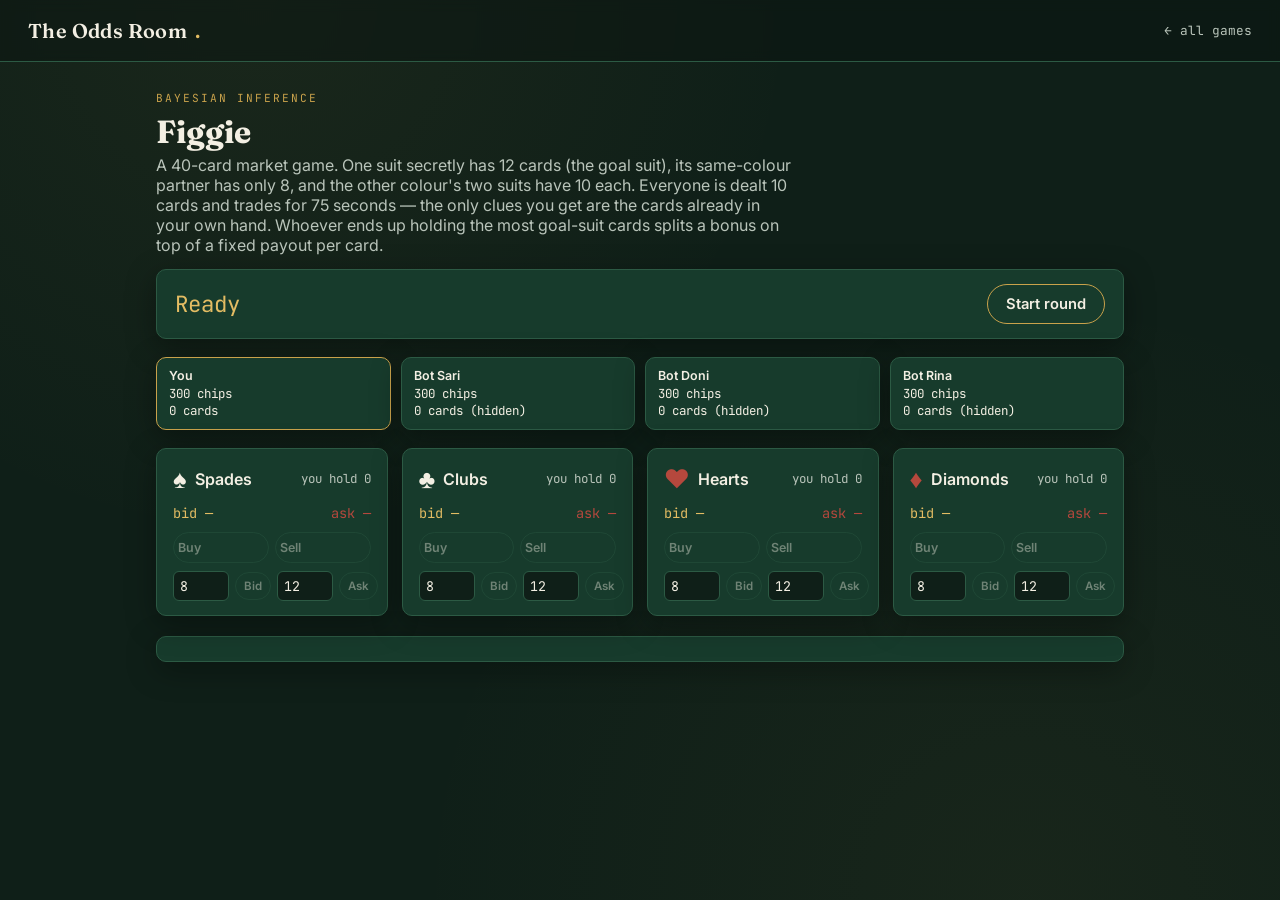
==== games/figgie/index.html @ b700aa8a "Add files via upload" ====
<!doctype html>
<html lang="en">
<head>
<meta charset="UTF-8" />
<meta name="viewport" content="width=device-width, initial-scale=1.0" />
<title>Figgie — The Odds Room</title>
<link rel="stylesheet" href="../../style.css" />
<link rel="stylesheet" href="figgie.css" />
<link rel="preconnect" href="https://fonts.googleapis.com" />
<link href="https://fonts.googleapis.com/css2?family=Fraunces:wght@500;600&family=Inter:wght@400;500;600&family=JetBrains+Mono:wght@400;500&display=swap" rel="stylesheet" />
</head>
<body>
  <header class="site-header">
    <a class="wordmark" href="../../index.html">The Odds Room<span class="dot">.</span></a>
    <a class="back-link" href="../../index.html">&larr; all games</a>
  </header>

  <main class="game-wrap-figgie">
    <div class="title-block">
      <span class="eyebrow">Bayesian inference</span>
      <h1>Figgie</h1>
      <p>A 40-card market game. One suit secretly has 12 cards (the goal suit), its same-colour partner has only 8, and the other colour's two suits have 10 each. Everyone is dealt 10 cards and trades for 75 seconds — the only clues you get are the cards already in your own hand. Whoever ends up holding the most goal-suit cards splits a bonus on top of a fixed payout per card.</p>
    </div>

    <div class="top-row panel">
      <div class="timer" id="timer">Ready</div>
      <button class="btn" id="startBtn">Start round</button>
    </div>

    <div class="players-row" id="playersRow"></div>

    <div class="panel reveal-panel" id="revealPanel" style="display:none;"></div>

    <div class="market-grid" id="marketGrid"></div>

    <div class="panel log-panel-figgie" id="logPanel"></div>
  </main>

  <script src="figgie-engine.js"></script>
  <script src="figgie.js"></script>
</body>
</html>
---- style.css ----
:root {
  --bg: #0f1f18;
  --felt: #173b2c;
  --felt-light: #1f4a37;
  --line: #2c5a44;
  --chalk: #f3efe3;
  --chalk-dim: #b9c4ba;
  --brass: #c9a24b;
  --brass-bright: #e3bc63;
  --red: #b5483d;
  --ink: #0b1410;
  --mono: 'JetBrains Mono', ui-monospace, 'SF Mono', Consolas, monospace;
  --serif: 'Fraunces', Georgia, 'Times New Roman', serif;
  --sans: 'Inter', -apple-system, BlinkMacSystemFont, 'Segoe UI', sans-serif;
  --radius: 10px;
  --shadow: 0 8px 30px rgba(0,0,0,0.35);
}

* { box-sizing: border-box; }

html, body {
  margin: 0;
  padding: 0;
  background: var(--bg);
  color: var(--chalk);
  font-family: var(--sans);
  min-height: 100vh;
}

body {
  background-image:
    radial-gradient(circle at 20% 0%, rgba(201,162,75,0.06), transparent 40%),
    radial-gradient(circle at 80% 100%, rgba(201,162,75,0.05), transparent 45%);
}

a { color: inherit; }

.site-header {
  display: flex;
  align-items: center;
  justify-content: space-between;
  padding: 18px 28px;
  border-bottom: 1px solid var(--line);
  background: rgba(11, 20, 16, 0.5);
  position: sticky;
  top: 0;
  z-index: 10;
  backdrop-filter: blur(6px);
  flex-wrap: wrap;
  gap: 8px;
}
@media (max-width: 520px) {
  .site-header { padding: 14px 18px; }
  .site-header .eyebrow { font-size: 0.6rem; letter-spacing: 0.1em; }
}

.wordmark {
  font-family: var(--serif);
  font-weight: 600;
  font-size: 1.25rem;
  letter-spacing: 0.02em;
  text-decoration: none;
  color: var(--chalk);
  display: flex;
  align-items: baseline;
  gap: 8px;
}
.wordmark .dot { color: var(--brass-bright); }

.eyebrow {
  font-family: var(--mono);
  text-transform: uppercase;
  letter-spacing: 0.18em;
  font-size: 0.7rem;
  color: var(--brass);
}

.btn {
  font-family: var(--sans);
  font-weight: 600;
  font-size: 0.92rem;
  padding: 10px 18px;
  border-radius: 999px;
  border: 1px solid var(--brass);
  background: transparent;
  color: var(--chalk);
  cursor: pointer;
  transition: background 0.15s ease, color 0.15s ease, transform 0.1s ease;
  text-decoration: none;
  display: inline-flex;
  align-items: center;
  gap: 8px;
}
.btn:hover { background: var(--brass); color: var(--ink); }
.btn:active { transform: scale(0.97); }
.btn:focus-visible { outline: 2px solid var(--brass-bright); outline-offset: 2px; }
.btn.secondary { border-color: var(--line); }
.btn.secondary:hover { background: var(--felt-light); color: var(--chalk); }
.btn:disabled { opacity: 0.4; cursor: not-allowed; }
.btn:disabled:hover { background: transparent; color: var(--chalk); }

.back-link {
  font-family: var(--mono);
  font-size: 0.8rem;
  color: var(--chalk-dim);
  text-decoration: none;
  display: inline-flex;
  align-items: center;
  gap: 6px;
}
.back-link:hover { color: var(--brass-bright); }

.panel {
  background: var(--felt);
  border: 1px solid var(--line);
  border-radius: var(--radius);
  box-shadow: var(--shadow);
}

.stat {
  font-family: var(--mono);
}
.stat .label {
  font-size: 0.68rem;
  text-transform: uppercase;
  letter-spacing: 0.12em;
  color: var(--chalk-dim);
  display: block;
}
.stat .value {
  font-size: 1.15rem;
  color: var(--brass-bright);
}

::selection { background: var(--brass); color: var(--ink); }

@media (prefers-reduced-motion: reduce) {
  * { animation: none !important; transition: none !important; }
}
---- games/figgie/figgie.css ----
.game-wrap-figgie {
  max-width: 1000px;
  margin: 0 auto;
  padding: 24px 16px 60px;
}
.title-block { margin-bottom: 14px; }
.title-block h1 { font-family: var(--serif); font-size: 2rem; margin: 6px 0 4px; }
.title-block p { color: var(--chalk-dim); margin: 0; max-width: 64ch; }

.top-row {
  display: flex;
  justify-content: space-between;
  align-items: center;
  flex-wrap: wrap;
  gap: 14px;
  margin-bottom: 18px;
  padding: 14px 18px;
}

.timer { font-family: var(--mono); font-size: 1.4rem; color: var(--brass-bright); }
.timer.urgent { color: var(--red); }

.players-row { display: flex; gap: 10px; flex-wrap: wrap; margin-bottom: 18px; }
.player-chip {
  flex: 1;
  min-width: 130px;
  padding: 10px 12px;
  font-family: var(--mono);
  font-size: 0.78rem;
}
.player-chip .pname { font-weight: 600; color: var(--chalk); font-family: var(--sans); margin-bottom: 2px; }
.player-chip.you { border-color: var(--brass); }

.market-grid {
  display: grid;
  grid-template-columns: repeat(auto-fit, minmax(210px, 1fr));
  gap: 14px;
  margin-bottom: 20px;
}
.suit-card { padding: 14px 16px; }
.suit-head { display: flex; align-items: center; gap: 8px; margin-bottom: 10px; }
.suit-glyph { font-size: 1.6rem; }
.suit-glyph.red { color: var(--red); }
.suit-glyph.black { color: var(--chalk); }
.suit-head .suit-name { font-family: var(--sans); font-weight: 600; }
.suit-head .my-count { margin-left: auto; font-family: var(--mono); font-size: 0.78rem; color: var(--chalk-dim); }

.book-row { display: flex; justify-content: space-between; font-family: var(--mono); font-size: 0.85rem; margin-bottom: 10px; }
.book-row .bid { color: var(--brass-bright); }
.book-row .ask { color: var(--red); }

.suit-actions { display: flex; gap: 6px; margin-bottom: 8px; }
.suit-actions button { flex: 1; font-size: 0.78rem; padding: 7px 4px; }

.post-row { display: flex; gap: 6px; align-items: center; }
.post-row input { width: 56px; background: var(--bg); border: 1px solid var(--line); color: var(--chalk); border-radius: 6px; padding: 5px 6px; font-family: var(--mono); }
.post-row button { font-size: 0.72rem; padding: 6px 8px; }

.hand-display { display: flex; gap: 4px; flex-wrap: wrap; margin-top: 6px; }
.fcard {
  width: 26px; height: 36px;
  border-radius: 4px;
  display: flex; align-items: center; justify-content: center;
  font-size: 1rem;
  background: #f3efe3;
  border: 1px solid #c9bfa4;
}
.fcard.red { color: var(--red); }
.fcard.black { color: #1a1a1a; }

.reveal-panel { text-align: center; padding: 18px; margin-bottom: 18px; }
.reveal-panel h3 { font-family: var(--serif); margin: 0 0 6px; }
.payout-table { width: 100%; border-collapse: collapse; font-family: var(--mono); font-size: 0.85rem; margin-top: 10px; }
.payout-table th, .payout-table td { padding: 6px 10px; border-bottom: 1px solid var(--line); text-align: left; }
.payout-table th { color: var(--chalk-dim); font-weight: 500; }

.log-panel-figgie {
  margin-top: 14px;
  padding: 12px 16px;
  font-family: var(--mono);
  font-size: 0.76rem;
  color: var(--chalk-dim);
  max-height: 160px;
  overflow-y: auto;
}
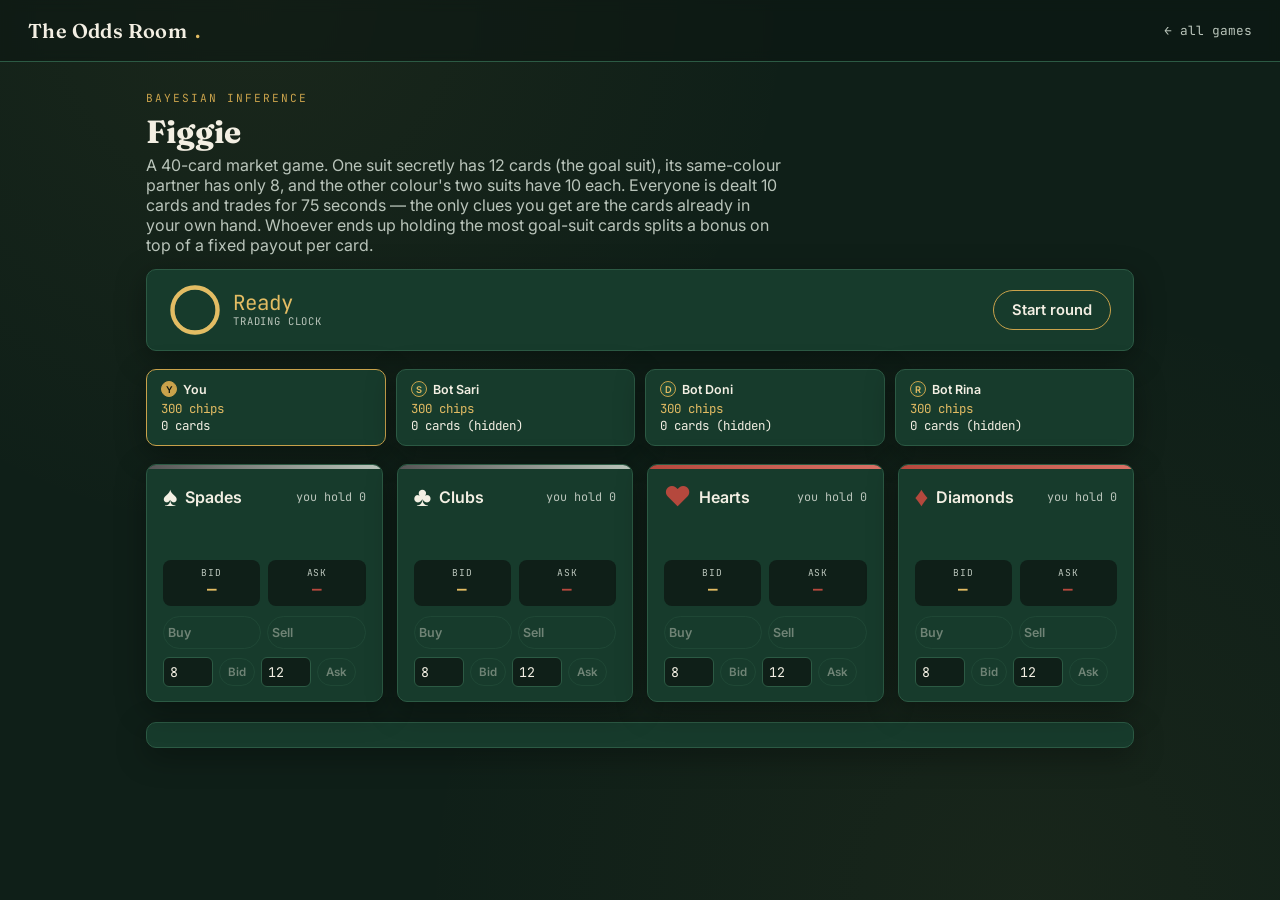
==== commit 8bfac737: "Add files via upload" ====
--- a/games/figgie/index.html
+++ b/games/figgie/index.html
@@ -23,7 +23,16 @@
     </div>
 
     <div class="top-row panel">
-      <div class="timer" id="timer">Ready</div>
+      <div class="timer-wrap">
+        <svg class="timer-ring" id="timerRing" viewBox="0 0 60 60">
+          <circle class="track" cx="30" cy="30" r="26"></circle>
+          <circle class="progress" id="timerProgress" cx="30" cy="30" r="26"></circle>
+        </svg>
+        <div class="timer-text-wrap">
+          <span class="timer" id="timer">Ready</span>
+          <span class="timer-sub">trading clock</span>
+        </div>
+      </div>
       <button class="btn" id="startBtn">Start round</button>
     </div>
 
--- a/style.css
+++ b/style.css
@@ -134,6 +134,44 @@
 
 ::selection { background: var(--brass); color: var(--ink); }
 
+/* ---------- shared animations ---------- */
+@keyframes popIn { from { transform: scale(0.55); opacity: 0; } to { transform: scale(1); opacity: 1; } }
+@keyframes flashIn { from { opacity: 0; transform: translateY(-8px); } to { opacity: 1; transform: translateY(0); } }
+@keyframes softPulse { 0%, 100% { box-shadow: 0 0 0 0 rgba(227,188,99,0.45); } 50% { box-shadow: 0 0 0 9px rgba(227,188,99,0); } }
+@keyframes dangerPulse { 0%, 100% { box-shadow: 0 0 0 0 rgba(181,72,61,0.55); } 50% { box-shadow: 0 0 0 10px rgba(181,72,61,0); } }
+@keyframes shake { 10%, 90% { transform: translateX(-1px); } 20%, 80% { transform: translateX(2px); } 30%, 50%, 70% { transform: translateX(-4px); } 40%, 60% { transform: translateX(4px); } }
+
+/* ---------- status banner ---------- */
+.banner {
+  font-family: var(--mono);
+  text-align: center;
+  padding: 10px 18px;
+  border-radius: 8px;
+  background: rgba(201,162,75,0.1);
+  border: 1px solid var(--brass);
+  color: var(--brass-bright);
+  animation: flashIn 0.3s ease;
+  display: inline-block;
+}
+.banner.danger { background: rgba(181,72,61,0.14); border-color: var(--red); color: #ffb3a8; }
+.banner.quiet { background: transparent; border-color: transparent; color: var(--chalk-dim); }
+
+/* ---------- chip stack (poker / figgie bet & pot visuals) ---------- */
+.chip-stack { display: inline-flex; align-items: center; gap: 5px; }
+.chip-stack .chip-icons { display: flex; }
+.chip-stack .chip-icons .c {
+  width: 13px; height: 13px; border-radius: 50%;
+  background: repeating-conic-gradient(var(--brass-bright) 0% 25%, var(--brass) 0% 50%);
+  border: 1.5px solid #5a4319;
+  box-shadow: 0 1px 2px rgba(0,0,0,0.5);
+  margin-left: -6px;
+}
+.chip-stack .chip-icons .c:first-child { margin-left: 0; }
+.chip-stack .amt { font-family: var(--mono); font-size: 0.78rem; color: var(--brass-bright); }
+
+/* ---------- generic empty state ---------- */
+.muted-note { color: var(--chalk-dim); font-family: var(--mono); font-size: 0.8rem; }
+
 @media (prefers-reduced-motion: reduce) {
   * { animation: none !important; transition: none !important; }
 }
--- a/games/figgie/figgie.css
+++ b/games/figgie/figgie.css
@@ -1,5 +1,5 @@
 .game-wrap-figgie {
-  max-width: 1000px;
+  max-width: 1020px;
   margin: 0 auto;
   padding: 24px 16px 60px;
 }
@@ -14,65 +14,88 @@
   flex-wrap: wrap;
   gap: 14px;
   margin-bottom: 18px;
-  padding: 14px 18px;
+  padding: 14px 22px;
 }
 
-.timer { font-family: var(--mono); font-size: 1.4rem; color: var(--brass-bright); }
+.timer-wrap { display: flex; align-items: center; gap: 12px; }
+.timer-ring { width: 52px; height: 52px; flex-shrink: 0; }
+.timer-ring circle.track { stroke: var(--line); fill: none; stroke-width: 5; }
+.timer-ring circle.progress { stroke: var(--brass-bright); fill: none; stroke-width: 5; stroke-linecap: round; transition: stroke-dashoffset 0.3s linear, stroke 0.3s ease; transform: rotate(-90deg); transform-origin: 50% 50%; }
+.timer-ring.urgent circle.progress { stroke: var(--red); }
+.timer-text-wrap { display: flex; flex-direction: column; }
+.timer { font-family: var(--mono); font-size: 1.3rem; color: var(--brass-bright); line-height: 1.1; }
 .timer.urgent { color: var(--red); }
+.timer-sub { font-family: var(--mono); font-size: 0.66rem; color: var(--chalk-dim); text-transform: uppercase; letter-spacing: 0.08em; }
 
 .players-row { display: flex; gap: 10px; flex-wrap: wrap; margin-bottom: 18px; }
 .player-chip {
   flex: 1;
-  min-width: 130px;
-  padding: 10px 12px;
+  min-width: 140px;
+  padding: 11px 14px;
   font-family: var(--mono);
   font-size: 0.78rem;
+  transition: border-color 0.2s ease;
 }
-.player-chip .pname { font-weight: 600; color: var(--chalk); font-family: var(--sans); margin-bottom: 2px; }
+.player-chip .pname { font-weight: 600; color: var(--chalk); font-family: var(--sans); margin-bottom: 3px; display: flex; align-items: center; gap: 6px; }
+.player-chip .pname .avatar { width: 16px; height: 16px; border-radius: 50%; background: var(--felt-light); border: 1px solid var(--brass); display: inline-flex; align-items: center; justify-content: center; font-size: 0.58rem; color: var(--brass-bright); }
 .player-chip.you { border-color: var(--brass); }
+.player-chip.you .avatar { background: var(--brass); color: var(--ink); }
+.player-chip .chips-val { color: var(--brass-bright); }
 
 .market-grid {
   display: grid;
-  grid-template-columns: repeat(auto-fit, minmax(210px, 1fr));
+  grid-template-columns: repeat(auto-fit, minmax(220px, 1fr));
   gap: 14px;
   margin-bottom: 20px;
 }
-.suit-card { padding: 14px 16px; }
+.suit-card { padding: 0; overflow: hidden; }
+.suit-card-inner { padding: 14px 16px; }
+.suit-accent { height: 4px; width: 100%; }
+.suit-accent.red { background: linear-gradient(90deg, var(--red), #d97165); }
+.suit-accent.black { background: linear-gradient(90deg, #555, var(--chalk-dim)); }
 .suit-head { display: flex; align-items: center; gap: 8px; margin-bottom: 10px; }
-.suit-glyph { font-size: 1.6rem; }
+.suit-glyph { font-size: 1.7rem; line-height: 1; }
 .suit-glyph.red { color: var(--red); }
 .suit-glyph.black { color: var(--chalk); }
 .suit-head .suit-name { font-family: var(--sans); font-weight: 600; }
-.suit-head .my-count { margin-left: auto; font-family: var(--mono); font-size: 0.78rem; color: var(--chalk-dim); }
+.suit-head .my-count { margin-left: auto; font-family: var(--mono); font-size: 0.74rem; color: var(--chalk-dim); }
 
-.book-row { display: flex; justify-content: space-between; font-family: var(--mono); font-size: 0.85rem; margin-bottom: 10px; }
-.book-row .bid { color: var(--brass-bright); }
-.book-row .ask { color: var(--red); }
+.my-hand-mini { display: flex; gap: 2px; margin-bottom: 10px; min-height: 30px; flex-wrap: wrap; }
+.mini-card { width: 18px; height: 26px; border-radius: 3px; background: #f3efe3; border: 1px solid #c9bfa4; display: flex; align-items: center; justify-content: center; font-size: 0.75rem; font-weight: 700; }
+.mini-card.red { color: var(--red); }
+.mini-card.black { color: #1a1a1a; }
+
+.book-row { display: flex; gap: 8px; margin-bottom: 10px; }
+.book-pill { flex: 1; display: flex; flex-direction: column; align-items: center; padding: 6px 4px; border-radius: 8px; background: var(--bg); }
+.book-pill .lbl { font-family: var(--mono); font-size: 0.6rem; text-transform: uppercase; letter-spacing: 0.08em; color: var(--chalk-dim); }
+.book-pill .val { font-family: var(--mono); font-size: 1rem; font-weight: 700; }
+.book-pill.bid .val { color: var(--brass-bright); }
+.book-pill.ask .val { color: var(--red); }
 
 .suit-actions { display: flex; gap: 6px; margin-bottom: 8px; }
-.suit-actions button { flex: 1; font-size: 0.78rem; padding: 7px 4px; }
+.suit-actions button { flex: 1; font-size: 0.78rem; padding: 8px 4px; }
 
 .post-row { display: flex; gap: 6px; align-items: center; }
-.post-row input { width: 56px; background: var(--bg); border: 1px solid var(--line); color: var(--chalk); border-radius: 6px; padding: 5px 6px; font-family: var(--mono); }
+.post-row input { width: 50px; background: var(--bg); border: 1px solid var(--line); color: var(--chalk); border-radius: 6px; padding: 5px 6px; font-family: var(--mono); }
 .post-row button { font-size: 0.72rem; padding: 6px 8px; }
 
-.hand-display { display: flex; gap: 4px; flex-wrap: wrap; margin-top: 6px; }
-.fcard {
-  width: 26px; height: 36px;
-  border-radius: 4px;
-  display: flex; align-items: center; justify-content: center;
-  font-size: 1rem;
-  background: #f3efe3;
-  border: 1px solid #c9bfa4;
-}
-.fcard.red { color: var(--red); }
-.fcard.black { color: #1a1a1a; }
+.reveal-panel { text-align: center; padding: 22px; margin-bottom: 18px; animation: flashIn 0.35s ease; }
+.reveal-panel h3 { font-family: var(--serif); margin: 0 0 6px; font-size: 1.4rem; }
+.deck-bars { display: flex; justify-content: center; gap: 18px; margin: 18px 0 6px; }
+.deck-bar-col { display: flex; flex-direction: column; align-items: center; gap: 6px; width: 64px; }
+.deck-bar-track { height: 110px; width: 30px; background: var(--bg); border-radius: 6px; display: flex; align-items: flex-end; overflow: hidden; box-shadow: inset 0 1px 4px rgba(0,0,0,0.5); }
+.deck-bar-fill { width: 100%; border-radius: 6px 6px 0 0; transition: height 0.5s ease; }
+.deck-bar-fill.goal { background: linear-gradient(180deg, var(--brass-bright), var(--brass)); }
+.deck-bar-fill.short { background: linear-gradient(180deg, #a3463c, var(--red)); }
+.deck-bar-fill.mid { background: linear-gradient(180deg, var(--chalk-dim), #8a948c); }
+.deck-bar-col .glyph { font-size: 1.3rem; }
+.deck-bar-col .count { font-family: var(--mono); font-size: 0.72rem; color: var(--chalk-dim); }
+.deck-bar-col .count.goal { color: var(--brass-bright); font-weight: 700; }
 
-.reveal-panel { text-align: center; padding: 18px; margin-bottom: 18px; }
-.reveal-panel h3 { font-family: var(--serif); margin: 0 0 6px; }
-.payout-table { width: 100%; border-collapse: collapse; font-family: var(--mono); font-size: 0.85rem; margin-top: 10px; }
-.payout-table th, .payout-table td { padding: 6px 10px; border-bottom: 1px solid var(--line); text-align: left; }
+.payout-table { width: 100%; border-collapse: collapse; font-family: var(--mono); font-size: 0.85rem; margin-top: 14px; }
+.payout-table th, .payout-table td { padding: 7px 10px; border-bottom: 1px solid var(--line); text-align: left; }
 .payout-table th { color: var(--chalk-dim); font-weight: 500; }
+.payout-table tr:last-child td { border-bottom: none; }
 
 .log-panel-figgie {
   margin-top: 14px;
@@ -83,3 +106,4 @@
   max-height: 160px;
   overflow-y: auto;
 }
+.log-panel-figgie > div:first-child { color: var(--chalk); }
